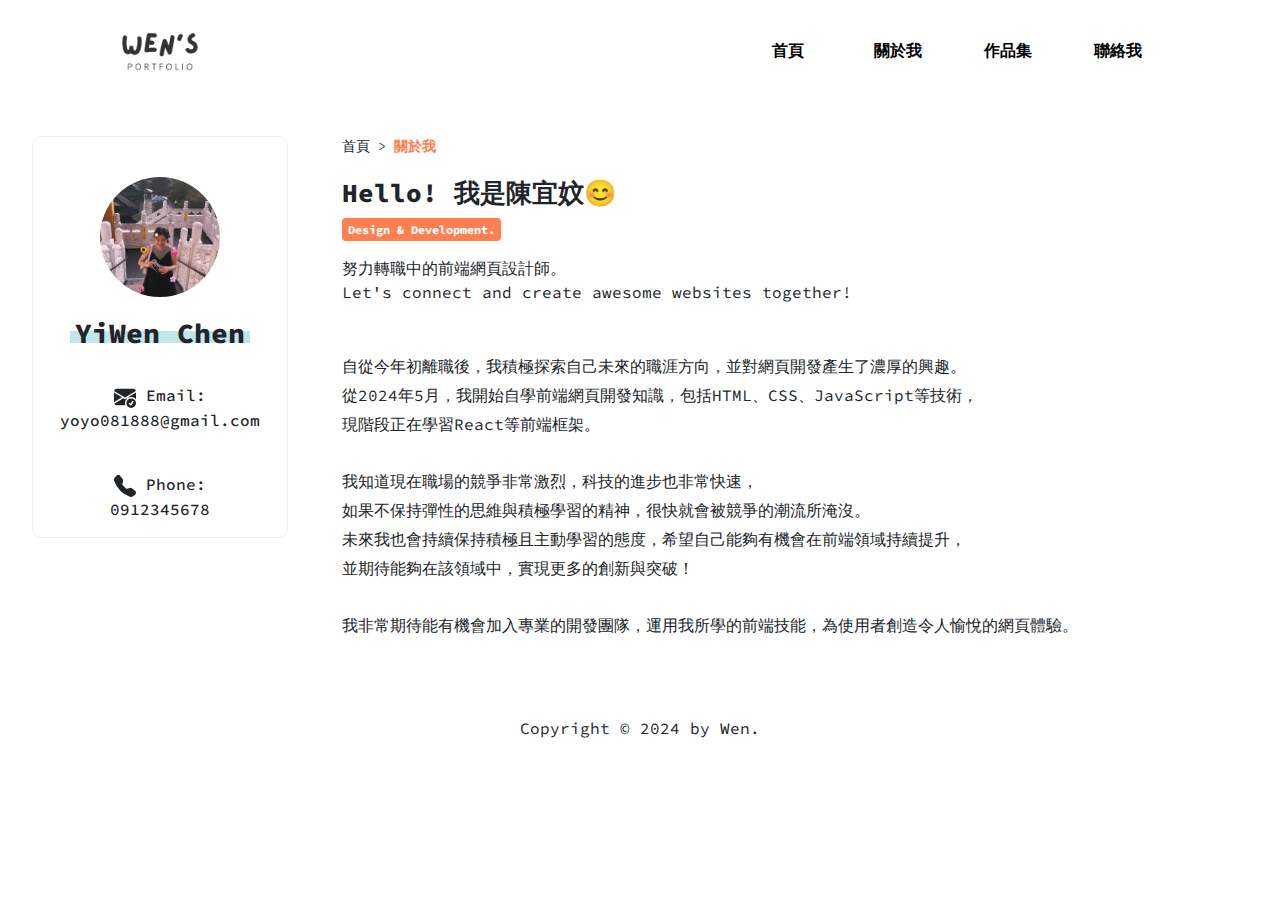
==== about.html @ 037a6faf "portfolio_網頁第一版" ====
<!DOCTYPE html>
<html lang="zh-Hant">
<head>
    <meta charset="UTF-8">
    <meta name="viewport" content="width=device-width, initial-scale=1.0">
    <title>About | Wen's Portfolio</title>
    <link rel="stylesheet" href="style.css">
    <link href="https://cdn.jsdelivr.net/npm/bootstrap@5.3.3/dist/css/bootstrap.min.css" rel="stylesheet" integrity="sha384-QWTKZyjpPEjISv5WaRU9OFeRpok6YctnYmDr5pNlyT2bRjXh0JMhjY6hW+ALEwIH" crossorigin="anonymous">
    <script src="https://cdn.jsdelivr.net/npm/bootstrap@5.3.3/dist/js/bootstrap.bundle.min.js" integrity="sha384-YvpcrYf0tY3lHB60NNkmXc5s9fDVZLESaAA55NDzOxhy9GkcIdslK1eN7N6jIeHz" crossorigin="anonymous"></script>
    <link rel="preconnect" href="https://fonts.googleapis.com">
    <link rel="preconnect" href="https://fonts.gstatic.com" crossorigin>
    <link href="https://fonts.googleapis.com/css2?family=Source+Code+Pro:ital,wght@0,200..900;1,200..900&display=swap" rel="stylesheet">
</head>
<body>
    <div class="container-fluid">
        <!-- header 導覽列 -->
        <header class="top">
            <div class="row">
                <div class="col-12 col-lg-3">
                    <div class="logo">
                        <a href="index.html"><h1><img src="/image/logo.png" alt="logo"></h1></a>
                    </div>
                </div>
                <div class="col-12 col-lg-9">
                    <nav>
                        <ul>
                            <li><a href="/index.html">首頁</a></li>
                            <li><a href="/about.html">關於我</a></li>
                            <li><a href="/works.html">作品集</a></li>
                            <li><a href="/contact.html">聯絡我</a></li>
                        </ul>
                    </nav>
                </div>
            </div>
        </header>
        <div class="bottom">
            <div class="row">
                <!-- 左邊資訊區 -->
                <div class="d-none d-lg-block col-lg-3">
                    <div class="left">
                        <div class="pic">
                            <img src="/image/me.jpg" alt="me">
                        </div>
                        <h2>YiWen Chen</h2>
                        <div class="infos">
                            <p>
                                <svg xmlns="http://www.w3.org/2000/svg" width="22" height="22" fill="currentColor" class="bi bi-envelope-check-fill" viewBox="0 0 16 16">
                                    <path d="M.05 3.555A2 2 0 0 1 2 2h12a2 2 0 0 1 1.95 1.555L8 8.414zM0 4.697v7.104l5.803-3.558zM6.761 8.83l-6.57 4.026A2 2 0 0 0 2 14h6.256A4.5 4.5 0 0 1 8 12.5a4.49 4.49 0 0 1 1.606-3.446l-.367-.225L8 9.586zM16 4.697v4.974A4.5 4.5 0 0 0 12.5 8a4.5 4.5 0 0 0-1.965.45l-.338-.207z"/>
                                    <path d="M16 12.5a3.5 3.5 0 1 1-7 0 3.5 3.5 0 0 1 7 0m-1.993-1.679a.5.5 0 0 0-.686.172l-1.17 1.95-.547-.547a.5.5 0 0 0-.708.708l.774.773a.75.75 0 0 0 1.174-.144l1.335-2.226a.5.5 0 0 0-.172-.686"/>
                                </svg>
                                Email: <br/>yoyo081888@gmail.com
                            </p>
                            <br/>
                            <p>
                                <svg xmlns="http://www.w3.org/2000/svg" width="22" height="22" fill="currentColor" class="bi bi-telephone-fill" viewBox="0 0 16 16">
                                    <path fill-rule="evenodd" d="M1.885.511a1.745 1.745 0 0 1 2.61.163L6.29 2.98c.329.423.445.974.315 1.494l-.547 2.19a.68.68 0 0 0 .178.643l2.457 2.457a.68.68 0 0 0 .644.178l2.189-.547a1.75 1.75 0 0 1 1.494.315l2.306 1.794c.829.645.905 1.87.163 2.611l-1.034 1.034c-.74.74-1.846 1.065-2.877.702a18.6 18.6 0 0 1-7.01-4.42 18.6 18.6 0 0 1-4.42-7.009c-.362-1.03-.037-2.137.703-2.877z"/>
                                </svg>
                                Phone: <br/>0912345678
                            </p>
                        </div>
                    </div>
                </div>
                <!-- 右邊資訊區 -->
                <div class="col-12 col-lg-9">
                    <div class="right">
                        <div class="row">
                            <small>首頁 > <span>關於我</span></small>
                        </div>
                        <div class="about-me">
                            <h4>Hello! 我是陳宜妏😊</h4>
                            <p><small class="tag">Design & Development.</small></p>
                            <p>努力轉職中的前端網頁設計師。<br/>
                            Let's connect and create awesome websites together!</p>
                            <div class="pic-about d-lg-none">
                                <img src="/image/me.jpg" alt="me">
                            </div>
                            <div class="txt mt-lg-5">
                                <p>自從今年初離職後，我積極探索自己未來的職涯方向，並對網頁開發產生了濃厚的興趣。
                                    <br/>從2024年5月，我開始自學前端網頁開發知識，包括HTML、CSS、JavaScript等技術，
                                    <br/>現階段正在學習React等前端框架。
                                    <br/>
                                    <br/>我知道現在職場的競爭非常激烈，科技的進步也非常快速，
                                    <br/>如果不保持彈性的思維與積極學習的精神，很快就會被競爭的潮流所淹沒。
                                    <br/>未來我也會持續保持積極且主動學習的態度，希望自己能夠有機會在前端領域持續提升，
                                    <br/>並期待能夠在該領域中，實現更多的創新與突破！
                                    <br/>
                                    <br/>我非常期待能有機會加入專業的開發團隊，運用我所學的前端技能，為使用者創造令人愉悅的網頁體驗。
                                </p>
                            </div>
                        </div>
                    </div>
                </div>
            </div>
        </div>
        <footer>
            <p>Copyright &copy; 2024 by Wen.</p>
        </footer>
    </div>
</body>
</html>
---- style.css ----
* {
    /* border: solid 1px #555; */
    margin: 0;
    padding: 0;
    list-style-type: none;
    font-family: "Source Code Pro", monospace;
}
.greeting h3 {
    margin-top: 80px;
    text-align: center;
    font-size: 60px;
    font-weight: bold;
    /* color: rgb(176, 224, 230); */
}
/* ---------- 導覽列 HEADER ---------- */
header {
    width: 100%;
}
.logo {
    width: 100px;
    height: 100px;
    margin-left: auto;
    margin-right: auto;
}
.logo img {
    width: 100%;
    vertical-align: middle;
}
nav ul {
    display: flex;
    justify-content: flex-end;
    gap: 10px;
    margin-right: 100px;
}
nav a {
    text-decoration: none;
    color: #000;
    font-size: 16px;
    font-weight: 800;
}
nav li {
    width: 100px;
    text-align: center;
    line-height: 100px;
    transition: 0.3s;
}
nav li:hover {
    background-color: rgba(176, 224, 230, 0.8);
}
nav li:active {
    background-color: rgba(232, 158, 133, 0.8);
}
/* ---------- 左邊欄位 LEFT ----------  */
.left {
    text-align: center;
    border: 1px solid #eee;
    border-radius: 10px;
    margin: 20px;
}
.left h2 {
    font-weight: 800;
    font-size: 28px;
    margin-bottom: 40px;
}
.left h2::after {
    content: " ";
    display: block;
    width: 180px;
    height: 12px;
    background-color: rgba(176, 224, 230, 0.8);
    margin-left: auto;
    margin-right: auto;
    margin-top: -20px;
}
.left p {
    font-weight: 500;
}
.pic img {
    width: 120px;
    height: 120px;
    border-radius: 50%;
    display: block;
    margin-left: auto;
    margin-right: auto;
    margin-top: 40px;
    margin-bottom: 20px;
}
/* ---------- 右邊欄位 GIGHT ----------  */
.right {
    padding: 20px 40px 0px 10px;
}
.right h4 {
    font-size: 26px;
    font-weight: 800;
    /* color: rgb(255, 165, 0); */
}
.box {
    width: 100%;
    height: 260px;
    background-color: #ff5d5d;
    margin-bottom: 40px;
    position: relative;
}
.box img {
    width: 100%;
    height: 260px;
    object-fit: cover;
}
.show-txt {
    position: absolute;
    top: 0;
    right: 0;
    bottom: 0;
    left: 0;
    padding: 20px;
    background-color: rgba(0,0,0,0.3);
    opacity: 0;
    color: #fff;
    display: flex;
    justify-content: center;
    align-items: center;
    font-weight: 900;
    font-size: 24px;
    transition: opacity 0.5s;
}
.box:hover .show-txt {
    opacity: 1;
}
small {
    font-size: 14px;
    margin-bottom: 20px;
}
small > span {
    font-weight: 900;
    color: coral;
}
.tag small , .about-me .tag {
    font-size: 12px;
    padding: 4px 6px;
    background-color: coral;
    color: #fff;
    display: inline;
    border-radius: 4px;
    margin-right: 6px;
    font-weight: 700;
}
.tag {
    margin-bottom: 40px;
}
.fullpage {
    margin: 20px auto 20px auto;
    border: solid 1px rgba(153, 153, 153, 0.6);
}
.fullpage img {
    width: 100%;
}
.goto-project {
    box-sizing: border-box;
    font-weight: 700;
    font-size: 12px;
    margin: 10px;
    display: inline;
    width: 150px;
    text-decoration: none;
    color: #000;
    padding: 4px 6px;
    background-color: rgb(176, 224, 230);
    border-radius: 4px;
}
.intro p {
    line-height: 1.8;
}
.intro span {
    color: coral;
    font-weight: 900;
}
.intro small {
    font-size: 12px;
    color: #bbb;
}
.right .btn {
    background-color: coral;
    color: #fff;
    border-radius: 8px;
    padding: 10px 20px;
    transition: 0.4s;
}
.right .btn:hover {
    background-color:  rgb(176, 224, 230);
}
.txt p {
    line-height: 1.8;
}
.pic-about {
    width: 120px;
    height: 120px;
    margin-bottom: 20px;
}
.pic-about img {
    width: 100%;
    /* border-radius: 50%; */
    object-fit: cover;
}
/* --------- 卡片區 NAMECARD --------- */
.namecard{
    position: relative;
    width: 350px;
    height: 220px;
    padding: 20px;
    margin-top: 40px;
    background-color: rgba(250, 250, 250, 0.7);
    letter-spacing: 1px;
    font-weight: 400;
    color: rgba(0,0,0,0.7);
  /*   或是給色票#666 */
    overflow: hidden;
  /*   把超出框線的部分切掉 */
    border-radius: 8px;
    border: solid 1px rgba(0,0,0,0.2);
    box-shadow: 0px 20px 15px -15px rgba(0,0,0,0.2);
    transform: translateY(0px);
    transition: 0.5s;
  }
  .namecard:hover {
    transform: translateY(-20px);
    background-color: rgba(0, 0, 0, 0.7);
    color: #fff;
  }
.namecard h2{
    font-size: 25px;
    font-weight: 700;
  }
.namecard h2 span{
    font-size: 12px;
    }
.namecard h5{
    color: coral;
    font-size: 12px;
    font-weight: 600;
  }
.namecard p{
    font-size: 12px;
    line-height: 1.4;
  }
.circle{
    width: 100px;
    height: 100px;
    border-radius: 100%;
    position: absolute;
  }
.circle1{
    right: 100px;
    bottom: -70px;
    background-color: coral;
  }
.circle2{
    width: 60px;
    height: 60px;
    right: -30px;
    top: -30px;
    border: solid 5px coral;
  }
/* ---------- 頁尾 footer ---------- */
footer {
    margin-top: 60px;
    margin-bottom: 20px;
    text-align: center;
}

@media screen and (max-width: 1000px) {
    nav {
        width: 100%;
    }
    nav ul {
        width: 100%;
        display: flex;
        justify-content: space-between;
        align-items: center;
        margin-left: 0px;
        padding-left: 0px;
    }
    nav li {
        width: 100px;
        text-align: center;
        line-height: 100px;
        transition: 0.3s;
    }
    .pic img {
        margin-top: 120px;
    }
    .right {
        padding: 20px;
    }
    .greeting h3 {
        width: 100%;
        height: 300px;
        margin-top: 10px;
        text-align: center;
        font-size: 50px;
        font-weight: bold;
    }
    .namecard {
        margin-left: auto;
        margin-right: auto;
    }

}
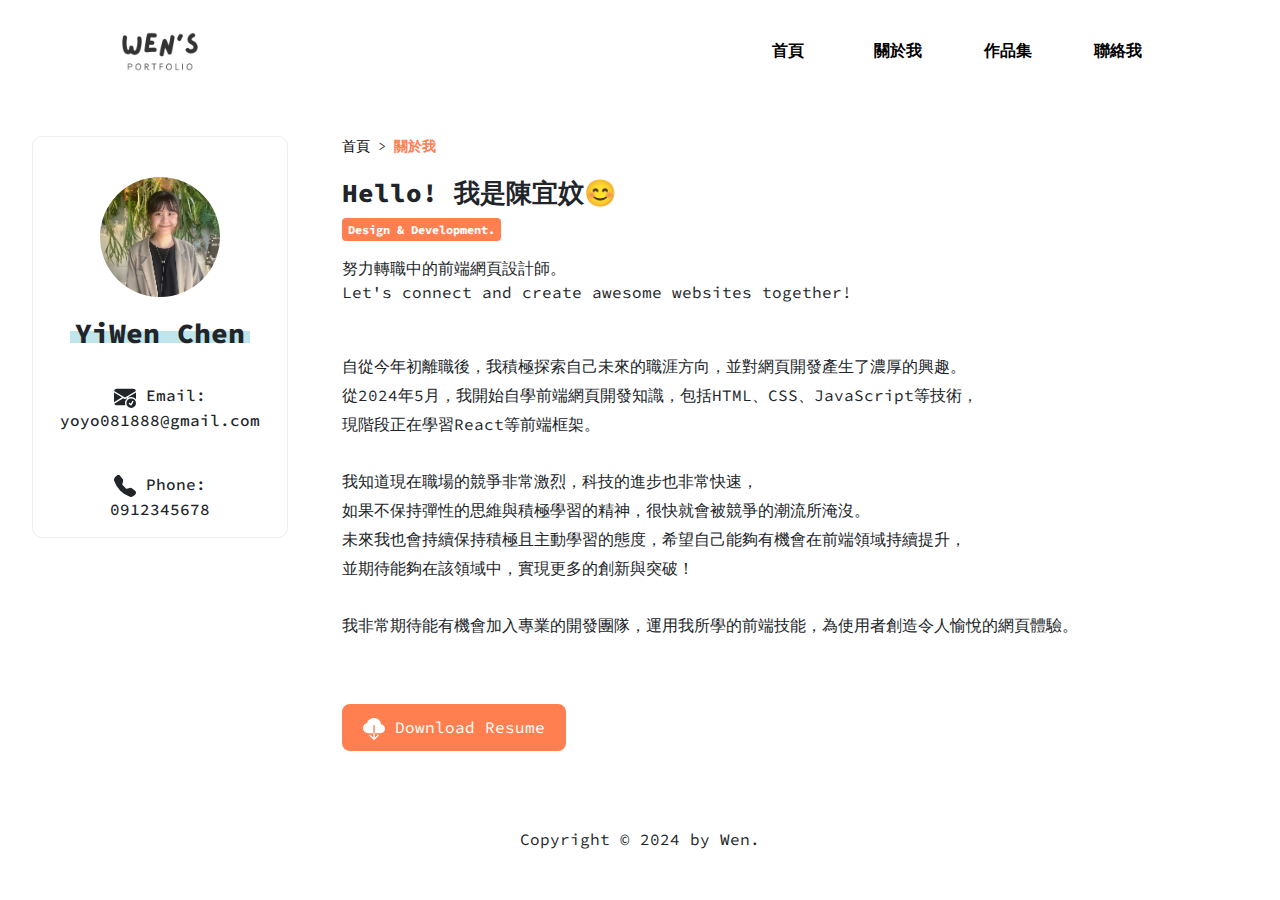
==== commit 3268a5c7: "網頁第二版" ====
--- a/about.html
+++ b/about.html
@@ -18,16 +18,16 @@
             <div class="row">
                 <div class="col-12 col-lg-3">
                     <div class="logo">
-                        <a href="index.html"><h1><img src="/image/logo.png" alt="logo"></h1></a>
+                        <a href="index.html"><h1><img src="image/logo.png" alt="logo"></h1></a>
                     </div>
                 </div>
                 <div class="col-12 col-lg-9">
                     <nav>
                         <ul>
-                            <li><a href="/index.html">首頁</a></li>
-                            <li><a href="/about.html">關於我</a></li>
-                            <li><a href="/works.html">作品集</a></li>
-                            <li><a href="/contact.html">聯絡我</a></li>
+                            <li><a href="index.html">首頁</a></li>
+                            <li><a href="about.html">關於我</a></li>
+                            <li><a href="works.html">作品集</a></li>
+                            <li><a href="contact.html">聯絡我</a></li>
                         </ul>
                     </nav>
                 </div>
@@ -39,7 +39,7 @@
                 <div class="d-none d-lg-block col-lg-3">
                     <div class="left">
                         <div class="pic">
-                            <img src="/image/me.jpg" alt="me">
+                            <img src="image/ME_02.jpg" alt="me">
                         </div>
                         <h2>YiWen Chen</h2>
                         <div class="infos">
@@ -64,7 +64,7 @@
                 <div class="col-12 col-lg-9">
                     <div class="right">
                         <div class="row">
-                            <small>首頁 > <span>關於我</span></small>
+                            <small><a href="index.html" class="return">首頁</a> > <span>關於我</span></small>
                         </div>
                         <div class="about-me">
                             <h4>Hello! 我是陳宜妏😊</h4>
@@ -72,7 +72,7 @@
                             <p>努力轉職中的前端網頁設計師。<br/>
                             Let's connect and create awesome websites together!</p>
                             <div class="pic-about d-lg-none">
-                                <img src="/image/me.jpg" alt="me">
+                                <img src="image/ME_02.jpg" alt="me">
                             </div>
                             <div class="txt mt-lg-5">
                                 <p>自從今年初離職後，我積極探索自己未來的職涯方向，並對網頁開發產生了濃厚的興趣。
@@ -86,6 +86,12 @@
                                     <br/>
                                     <br/>我非常期待能有機會加入專業的開發團隊，運用我所學的前端技能，為使用者創造令人愉悅的網頁體驗。
                                 </p>
+                                <p><a class="btn mt-5" href="https://drive.google.com/file/d/1Fb6wkwhK96sfHGQC5Y6AbvdKpGeUZW6B/view?usp=sharing" target="_blank">
+                                    <svg xmlns="http://www.w3.org/2000/svg" width="22" height="22" fill="currentColor" class="bi bi-cloud-download-fill" viewBox="0 0 16 16">
+                                        <path fill-rule="evenodd" d="M8 0a5.53 5.53 0 0 0-3.594 1.342c-.766.66-1.321 1.52-1.464 2.383C1.266 4.095 0 5.555 0 7.318 0 9.366 1.708 11 3.781 11H7.5V5.5a.5.5 0 0 1 1 0V11h4.188C14.502 11 16 9.57 16 7.773c0-1.636-1.242-2.969-2.834-3.194C12.923 1.999 10.69 0 8 0m-.354 15.854a.5.5 0 0 0 .708 0l3-3a.5.5 0 0 0-.708-.708L8.5 14.293V11h-1v3.293l-2.146-2.147a.5.5 0 0 0-.708.708z"/>
+                                    </svg>
+                                    Download Resume 
+                                </a></p>
                             </div>
                         </div>
                     </div>
--- a/style.css
+++ b/style.css
@@ -84,6 +84,7 @@
     margin-right: auto;
     margin-top: 40px;
     margin-bottom: 20px;
+    object-fit: cover;
 }
 /* ---------- 右邊欄位 GIGHT ----------  */
 .right {
@@ -132,7 +133,11 @@
 }
 small > span {
     font-weight: 900;
-    color: coral;
+    color: #ff8052;
+}
+.return {
+    text-decoration: none;
+    color: #000;
 }
 .tag small , .about-me .tag {
     font-size: 12px;
@@ -158,12 +163,13 @@
     box-sizing: border-box;
     font-weight: 700;
     font-size: 12px;
-    margin: 10px;
-    display: inline;
+    margin: 10px 0px;
+    display: block;
     width: 150px;
     text-decoration: none;
     color: #000;
-    padding: 4px 6px;
+    padding: 4px;
+    text-align: center;
     background-color: rgb(176, 224, 230);
     border-radius: 4px;
 }
@@ -193,12 +199,12 @@
 }
 .pic-about {
     width: 120px;
-    height: 120px;
+    height: 150px;
     margin-bottom: 20px;
 }
 .pic-about img {
     width: 100%;
-    /* border-radius: 50%; */
+    height: 100%;
     object-fit: cover;
 }
 /* --------- 卡片區 NAMECARD --------- */
@@ -293,7 +299,7 @@
     }
     .greeting h3 {
         width: 100%;
-        height: 300px;
+        height: 400px;
         margin-top: 10px;
         text-align: center;
         font-size: 50px;
@@ -304,4 +310,9 @@
         margin-right: auto;
     }
 
+}
+@media screen and (max-width: 1000px) {
+    .namecard{
+        width: 100%;
+    }
 }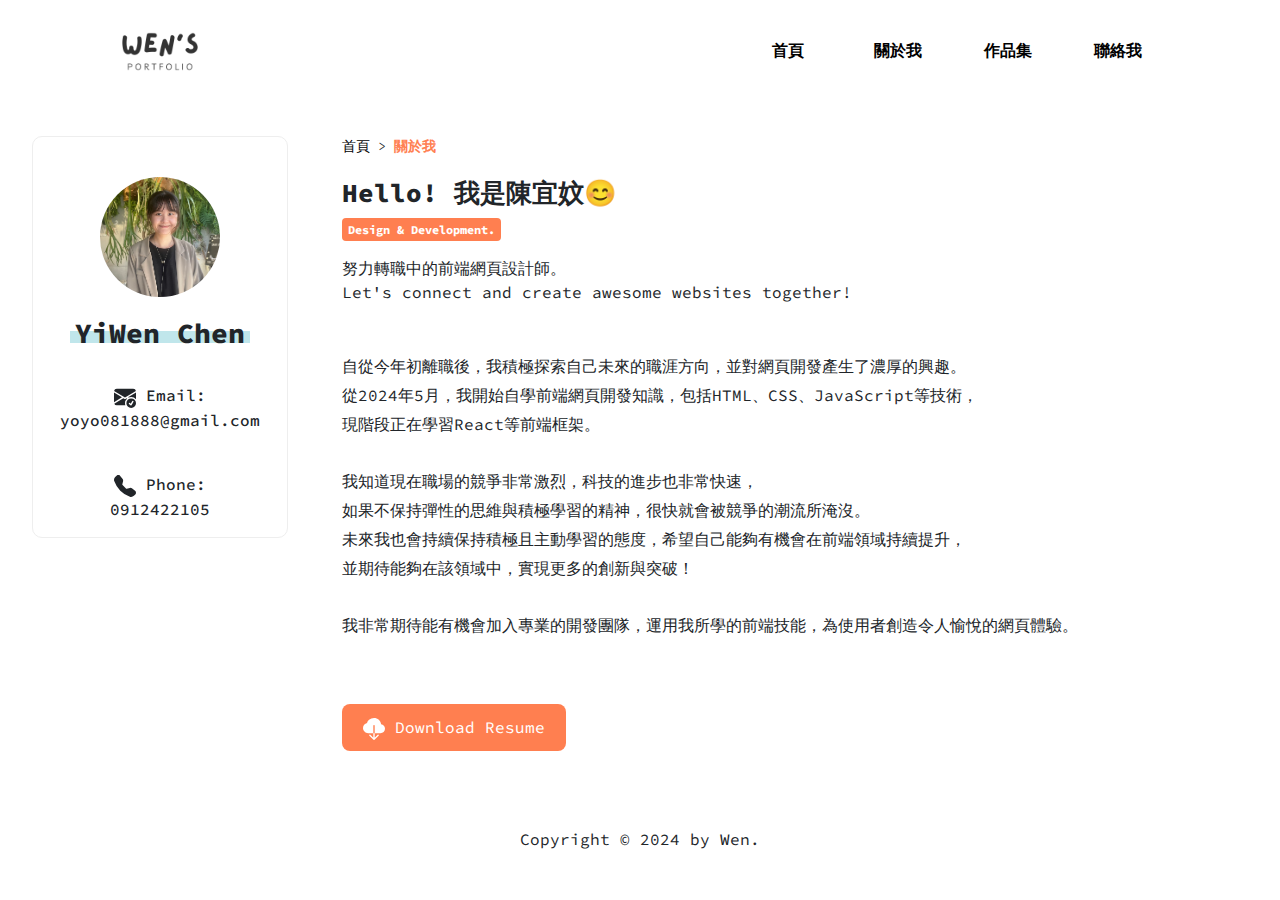
==== commit 544e0e70: "第二版修改" ====
--- a/about.html
+++ b/about.html
@@ -55,7 +55,7 @@
                                 <svg xmlns="http://www.w3.org/2000/svg" width="22" height="22" fill="currentColor" class="bi bi-telephone-fill" viewBox="0 0 16 16">
                                     <path fill-rule="evenodd" d="M1.885.511a1.745 1.745 0 0 1 2.61.163L6.29 2.98c.329.423.445.974.315 1.494l-.547 2.19a.68.68 0 0 0 .178.643l2.457 2.457a.68.68 0 0 0 .644.178l2.189-.547a1.75 1.75 0 0 1 1.494.315l2.306 1.794c.829.645.905 1.87.163 2.611l-1.034 1.034c-.74.74-1.846 1.065-2.877.702a18.6 18.6 0 0 1-7.01-4.42 18.6 18.6 0 0 1-4.42-7.009c-.362-1.03-.037-2.137.703-2.877z"/>
                                 </svg>
-                                Phone: <br/>0912345678
+                                Phone: <br/>0912422105
                             </p>
                         </div>
                     </div>
